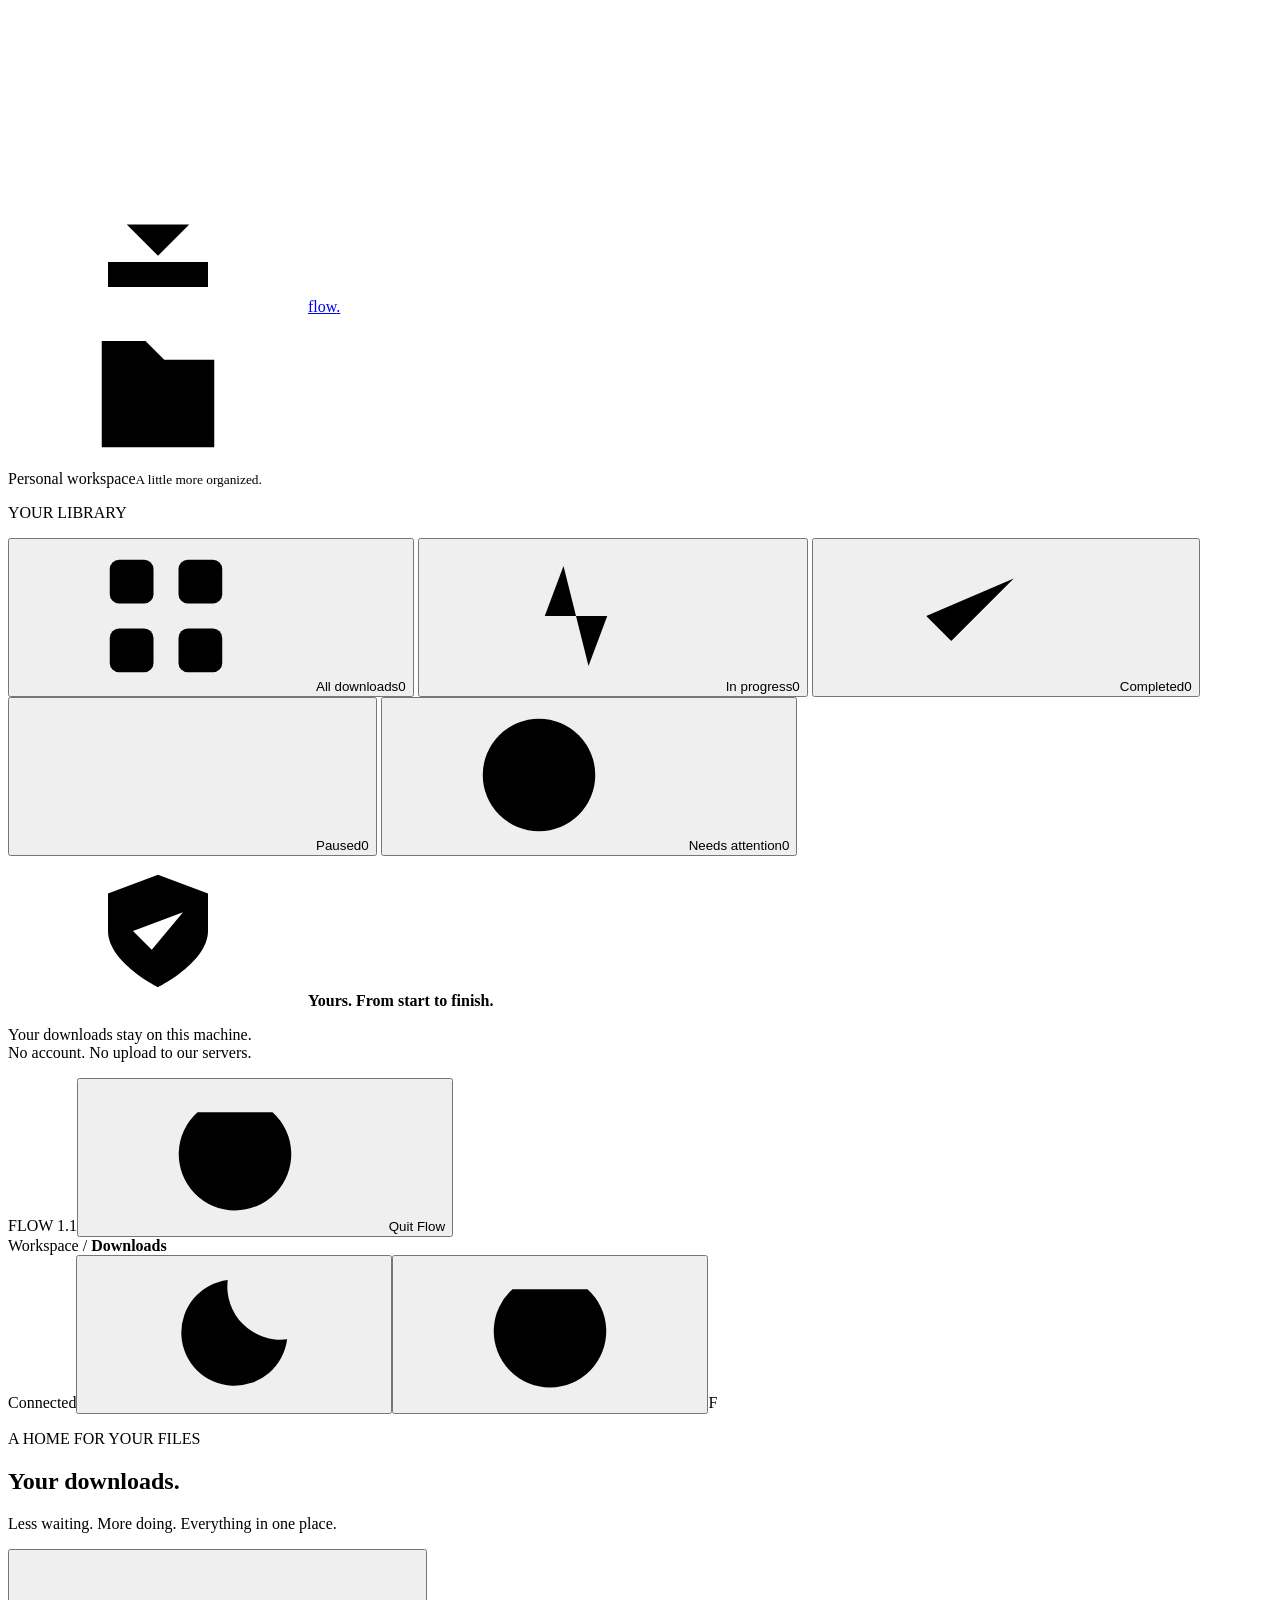
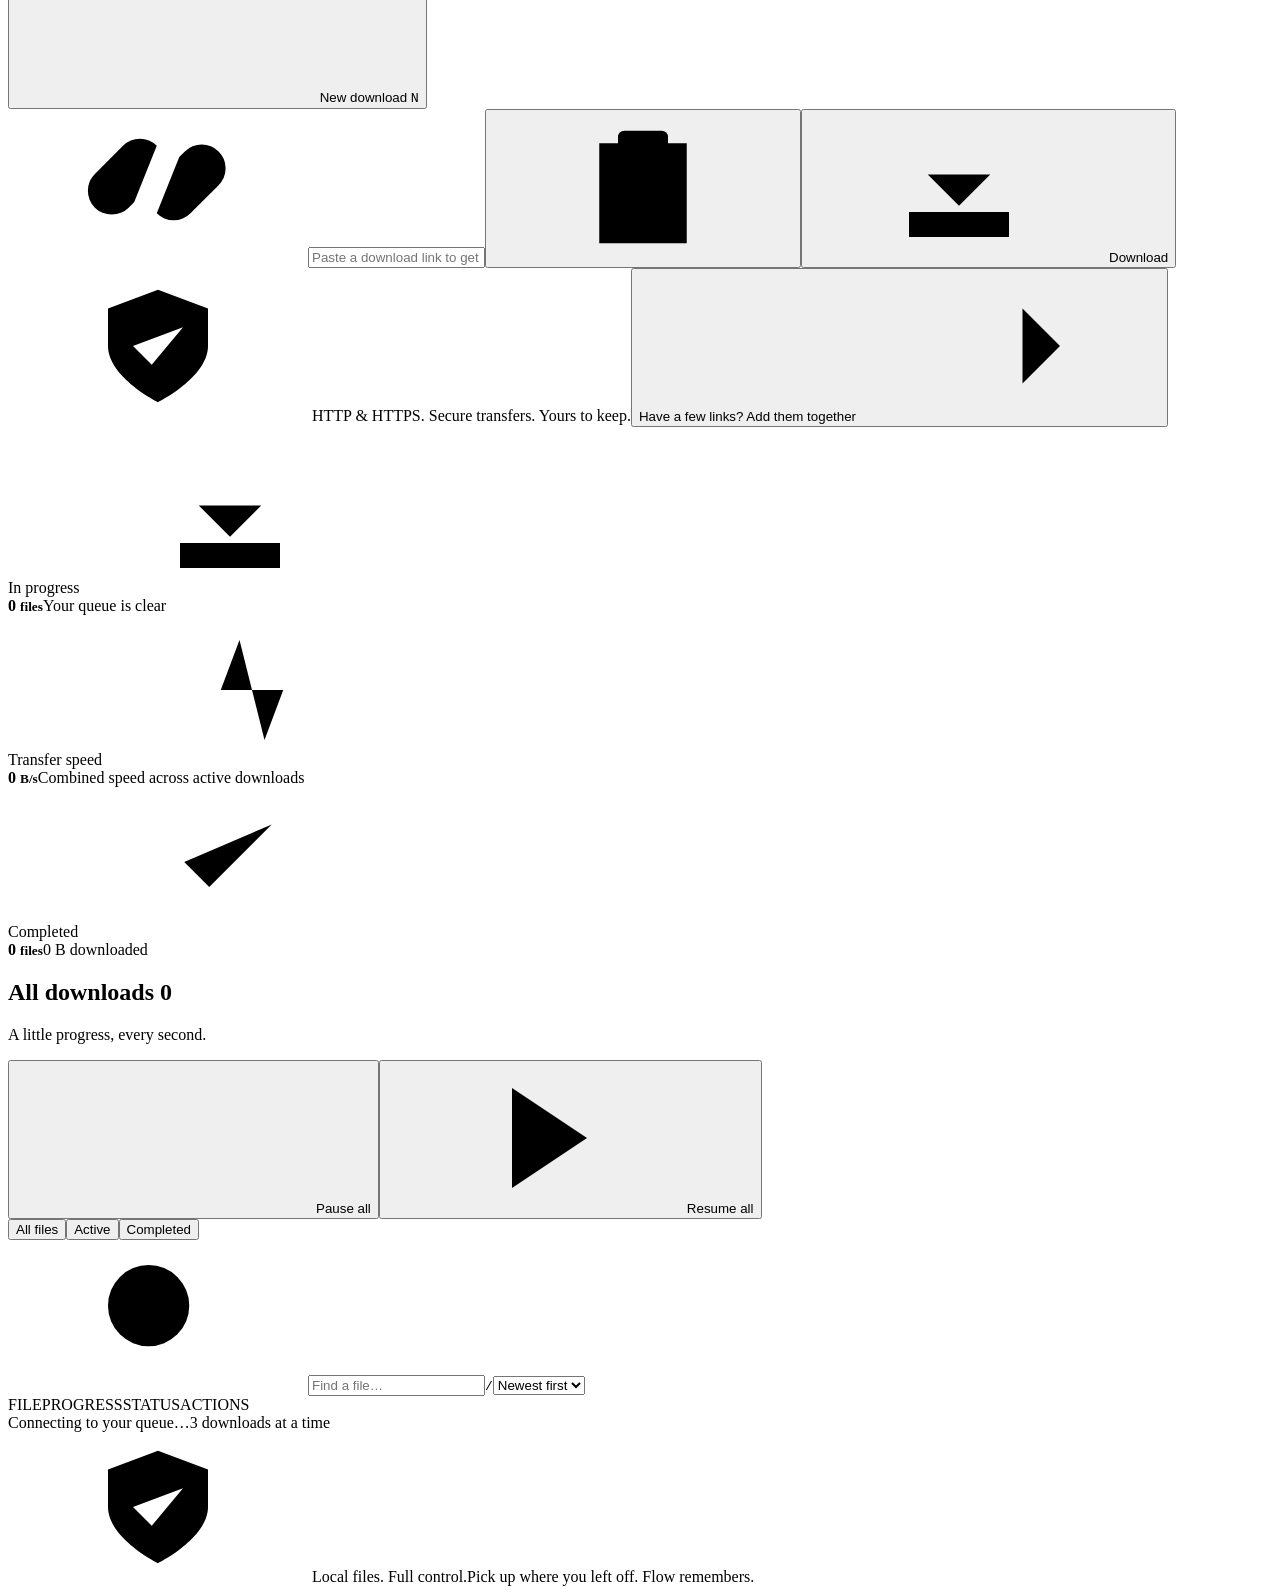
==== idm/static/index.html @ bbc15b45 "Build Flow 1.1 download manager and Windows installer" ====
<!doctype html>
<html lang="en">
<head>
  <meta charset="utf-8">
  <meta name="viewport" content="width=device-width, initial-scale=1">
  <meta name="color-scheme" content="light dark">
  <meta name="theme-color" content="#087f5b">
  <title>Flow — Download Manager</title>
  <link rel="icon" href="/flow.svg" type="image/svg+xml">
  <link rel="stylesheet" href="/style.css">
  <script src="/app.js" defer></script>
</head>
<body>
  <svg class="icon-library" xmlns="http://www.w3.org/2000/svg" aria-hidden="true"><defs>
    <symbol id="i-download" viewBox="0 0 24 24"><path d="M12 3v12m-5-5 5 5 5-5M4 16v4h16v-4"/></symbol>
    <symbol id="i-grid" viewBox="0 0 24 24"><rect x="3" y="3" width="7" height="7" rx="1.5"/><rect x="14" y="3" width="7" height="7" rx="1.5"/><rect x="3" y="14" width="7" height="7" rx="1.5"/><rect x="14" y="14" width="7" height="7" rx="1.5"/></symbol>
    <symbol id="i-activity" viewBox="0 0 24 24"><path d="M3 12h4l3-8 4 16 3-8h4"/></symbol>
    <symbol id="i-check" viewBox="0 0 24 24"><path d="m5 12 4 4L19 6"/></symbol>
    <symbol id="i-pause" viewBox="0 0 24 24"><path d="M8 5v14M16 5v14"/></symbol>
    <symbol id="i-alert" viewBox="0 0 24 24"><circle cx="12" cy="12" r="9"/><path d="M12 7v6m0 4h.01"/></symbol>
    <symbol id="i-plus" viewBox="0 0 24 24"><path d="M12 5v14M5 12h14"/></symbol>
    <symbol id="i-search" viewBox="0 0 24 24"><circle cx="10.5" cy="10.5" r="6.5"/><path d="m16 16 5 5"/></symbol>
    <symbol id="i-theme" viewBox="0 0 24 24"><path d="M20.5 13a8.5 8.5 0 0 1-9.5-9.5A8.5 8.5 0 1 0 20.5 13Z"/></symbol>
    <symbol id="i-link" viewBox="0 0 24 24"><path d="m10 14 4-4M8 16l-1 1a4.2 4.2 0 0 1-6-6l5-5a4.2 4.2 0 0 1 6 0m0 12a4.2 4.2 0 0 0 6 0l5-5a4.2 4.2 0 0 0-6-6l-1 1" transform="translate(1 0) scale(.9)"/></symbol>
    <symbol id="i-clipboard" viewBox="0 0 24 24"><rect x="8" y="3" width="8" height="4" rx="1"/><path d="M8 5H5v16h14V5h-3"/></symbol>
    <symbol id="i-close" viewBox="0 0 24 24"><path d="m6 6 12 12M18 6 6 18"/></symbol>
    <symbol id="i-trash" viewBox="0 0 24 24"><path d="M4 6h16M9 6V3h6v3M6 6l1 15h10l1-15M10 10v7m4-7v7"/></symbol>
    <symbol id="i-copy" viewBox="0 0 24 24"><rect x="8" y="8" width="12" height="13" rx="2"/><path d="M16 8V3H3v13h5"/></symbol>
    <symbol id="i-play" viewBox="0 0 24 24"><path d="m8 4 12 8-12 8Z"/></symbol>
    <symbol id="i-retry" viewBox="0 0 24 24"><path d="M3 10a9 9 0 1 1 2 8M3 3v7h7"/></symbol>
    <symbol id="i-file" viewBox="0 0 24 24"><path d="M14 3H5v18h14V8Zm0 0v5h5M8 13h8m-8 4h5"/></symbol>
    <symbol id="i-archive" viewBox="0 0 24 24"><path d="M4 9h16v12H4ZM3 3h18v6H3Zm6 10h6"/></symbol>
    <symbol id="i-image" viewBox="0 0 24 24"><rect x="3" y="3" width="18" height="18" rx="2"/><circle cx="8" cy="8" r="1"/><path d="m3 17 5-5 4 4 4-6 5 7"/></symbol>
    <symbol id="i-video" viewBox="0 0 24 24"><rect x="3" y="5" width="18" height="14" rx="2"/><path d="m10 9 5 3-5 3Z"/></symbol>
    <symbol id="i-power" viewBox="0 0 24 24"><path d="M12 2v10M6 5a9 9 0 1 0 12 0"/></symbol>
    <symbol id="i-shield" viewBox="0 0 24 24"><path d="m12 3 8 3v6c0 5-8 9-8 9s-8-4-8-9V6Zm-4 9 3 3 5-6"/></symbol>
    <symbol id="i-folder" viewBox="0 0 24 24"><path d="M3 7V4h7l3 3h8v14H3Z"/></symbol>
    <symbol id="i-arrow" viewBox="0 0 24 24"><path d="M4 12h16m-6-6 6 6-6 6"/></symbol>
  </defs></svg>
  <aside class="sidebar">
    <a class="brand" href="/" aria-label="Flow home"><span class="brand-icon"><svg class="icon"><use href="#i-download"/></svg></span><span class="brand-word">flow<span>.</span></span></a>
    <div class="workspace"><span class="workspace-icon"><svg class="icon"><use href="#i-folder"/></svg></span><div>Personal workspace<small>A little more organized.</small></div></div>
    <p class="eyebrow nav-label">YOUR LIBRARY</p>
    <nav aria-label="Download filters">
      <button class="nav-item selected" data-filter="all" aria-label="All downloads" aria-current="page"><svg class="icon"><use href="#i-grid"/></svg><span>All downloads</span><span id="count-all" class="count">0</span></button>
      <button class="nav-item" data-filter="active" aria-label="In progress"><svg class="icon"><use href="#i-activity"/></svg><span>In progress</span><span id="count-active" class="count">0</span></button>
      <button class="nav-item" data-filter="completed" aria-label="Completed"><svg class="icon"><use href="#i-check"/></svg><span>Completed</span><span id="count-completed" class="count">0</span></button>
      <button class="nav-item" data-filter="paused" aria-label="Paused"><svg class="icon"><use href="#i-pause"/></svg><span>Paused</span><span id="count-paused" class="count">0</span></button>
      <button class="nav-item" data-filter="failed" aria-label="Needs attention"><svg class="icon"><use href="#i-alert"/></svg><span>Needs attention</span><span id="count-failed" class="count">0</span></button>
    </nav>
    <div class="sidebar-bottom"><div class="privacy-card"><svg class="icon"><use href="#i-shield"/></svg><strong>Yours. From start to finish.</strong><p>Your downloads stay on this machine.<br>No account. No upload to our servers.</p></div><div class="sidebar-foot"><span class="version">FLOW 1.1</span><button id="quit" class="quiet-button" title="Quit Flow"><svg class="icon"><use href="#i-power"/></svg> Quit Flow</button></div></div>
  </aside>
  <div class="app-shell">
    <header class="topbar"><span class="breadcrumb">Workspace <span>/</span> <strong>Downloads</strong></span><div class="topbar-actions"><span id="connection" role="status"><span class="status-dot"></span> Connected</span><span class="topbar-divider"></span><button id="theme" class="icon-button" title="Switch color theme" aria-label="Switch color theme"><svg class="icon"><use href="#i-theme"/></svg></button><button id="quit-top" class="icon-button" title="Quit Flow" aria-label="Quit Flow"><svg class="icon"><use href="#i-power"/></svg></button><span class="avatar" aria-label="Personal workspace">F</span></div></header>
    <main>
      <section class="page-heading"><div><p class="eyebrow">A HOME FOR YOUR FILES</p><h1>Your downloads<span>.</span></h1><p class="muted">Less waiting. More doing. Everything in one place.</p></div><button class="button primary" data-open-add><svg class="icon"><use href="#i-plus"/></svg> New download <kbd>N</kbd></button></section>
      <section class="quick-add-section" aria-label="Quick download"><form id="quick-add" class="quick-add"><span class="link-icon"><svg class="icon"><use href="#i-link"/></svg></span><input id="quick-url" type="url" required autocomplete="off" aria-label="Download URL" placeholder="Paste a download link to get started…"><button id="paste-url" class="icon-button" type="button" title="Paste link from clipboard" aria-label="Paste link from clipboard"><svg class="icon"><use href="#i-clipboard"/></svg></button><button id="quick-submit" aria-label="Download link" class="button primary" type="submit"><svg class="icon"><use href="#i-download"/></svg><span>Download</span></button></form><div class="quick-hint"><span><svg class="icon"><use href="#i-shield"/></svg> HTTP & HTTPS. Secure transfers. Yours to keep.</span><button class="text-button" data-open-add>Have a few links? Add them together <svg class="icon" aria-hidden="true"><use href="#i-arrow"/></svg></button></div><p id="quick-error" class="error-text" role="alert"></p></section>
      <section class="stats" aria-label="Download statistics">
        <article class="stat"><div class="stat-top"><span class="stat-label">In progress</span><span class="stat-icon mint"><svg class="icon"><use href="#i-download"/></svg></span></div><strong id="stat-active">0 <small>files</small></strong><span class="stat-foot" id="stat-queue">Your queue is clear</span></article>
        <article class="stat"><div class="stat-top"><span class="stat-label">Transfer speed</span><span class="stat-icon blue"><svg class="icon"><use href="#i-activity"/></svg></span></div><strong id="stat-speed">0 <small>B/s</small></strong><span class="stat-foot">Combined speed across active downloads</span></article>
        <article class="stat"><div class="stat-top"><span class="stat-label">Completed</span><span class="stat-icon violet"><svg class="icon"><use href="#i-check"/></svg></span></div><strong id="stat-completed">0 <small>files</small></strong><span class="stat-foot" id="stat-size">0 B downloaded</span></article>
      </section>
      <section class="downloads-panel" aria-labelledby="list-heading">
        <div class="panel-header"><div><h2 id="list-heading">All downloads <span id="list-count">0</span></h2><p class="muted" id="list-description">A little progress, every second.</p></div><div class="queue-actions"><button id="pause-all" aria-label="Pause all" class="button secondary"><svg class="icon"><use href="#i-pause"/></svg><span>Pause all</span></button><button id="resume-all" aria-label="Resume all" class="button secondary"><svg class="icon"><use href="#i-play"/></svg><span>Resume all</span></button></div></div>
        <div class="list-toolbar"><div class="tabs" aria-label="Quick filters"><button class="tab selected" data-filter="all">All files</button><button class="tab" data-filter="active">Active</button><button class="tab" data-filter="completed">Completed</button></div><div class="list-tools"><label class="search"><svg class="icon"><use href="#i-search"/></svg><input id="search" type="search" placeholder="Find a file…" aria-label="Search downloads"><kbd>/</kbd></label><select id="sort" aria-label="Sort downloads"><option value="recent">Newest first</option><option value="oldest">Oldest first</option><option value="name">File name</option><option value="size">Largest first</option></select></div></div>
        <div class="column-labels"><span>FILE</span><span>PROGRESS</span><span>STATUS</span><span class="align-right">ACTIONS</span></div>
        <div id="download-list" aria-label="Downloads"></div>
        <div id="empty" class="empty-state" hidden><div class="empty-illustration" aria-hidden="true"><span class="empty-file back"><svg class="icon"><use href="#i-file"/></svg></span><span class="empty-file front"><svg class="icon"><use href="#i-download"/></svg></span><i class="empty-spark one"></i><i class="empty-spark two"></i></div><h3>A clear queue. A fresh start.</h3><p>That file you need is just a link away.<br>Paste it above, or add a few downloads at once.</p><button class="button secondary" data-open-add><svg class="icon"><use href="#i-plus"/></svg><span>Add your first download</span></button></div>
        <div class="panel-footer"><span id="showing">Connecting to your queue…</span><span class="worker-info"><span class="status-dot"></span><span id="worker-count">3</span> downloads at a time</span></div>
      </section>
      <footer class="page-footer"><span><svg class="icon"><use href="#i-shield"/></svg> Local files. Full control.</span><span>Pick up where you left off. Flow remembers.</span></footer>
    </main>
  </div>
  <dialog id="add-dialog" aria-labelledby="dialog-title"><form id="add-form"><div class="dialog-heading"><span class="dialog-icon mint"><svg class="icon"><use href="#i-link"/></svg></span><button class="icon-button" type="button" id="close-dialog" aria-label="Close dialog"><svg class="icon"><use href="#i-close"/></svg></button></div><p class="eyebrow">MAKE ROOM FOR SOMETHING GOOD</p><h2 id="dialog-title">Add to your queue.</h2><p class="muted">One link or a whole list. We’ll keep things moving.</p><label class="field-label" for="urls">Download links <span>One per line · up to 50</span></label><textarea id="urls" name="urls" rows="5" placeholder="https://example.com/your-file.zip" required spellcheck="false"></textarea><p class="field-note"><svg class="icon"><use href="#i-shield"/></svg> Files with the same name are kept separately.</p><p id="form-error" class="error-text" role="alert"></p><div class="dialog-footer"><button class="button secondary" type="button" id="cancel-dialog">Cancel</button><button class="button primary" id="add-submit" type="submit"><svg class="icon"><use href="#i-download"/></svg> Start downloading</button></div></form></dialog>
  <dialog id="confirm-dialog" aria-labelledby="confirm-title"><form id="confirm-form"><div class="dialog-heading"><span class="dialog-icon rose"><svg class="icon"><use href="#i-trash"/></svg></span><button type="button" class="icon-button" data-close-confirm aria-label="Close confirmation"><svg class="icon"><use href="#i-close"/></svg></button></div><h2 id="confirm-title">Remove download?</h2><p id="confirm-description" class="muted"></p><div class="dialog-footer"><button class="button secondary" type="button" data-close-confirm>Keep it</button><button id="confirm-submit" type="submit" class="button danger">Remove download</button></div></form></dialog>
  <div id="toast" role="status" hidden></div>
  <template id="download-template"><article class="download-row"><div class="file-info"><span class="file-icon"><svg class="icon"><use href="#i-file"/></svg><small class="file-extension"></small></span><div class="file-details"><strong class="file-name"></strong><span class="file-source"></span><span class="file-error"></span></div></div><div class="progress-cell"><div class="progress-meta"><span class="file-size"></span><span class="file-percent"></span></div><div class="progress-track" role="progressbar" aria-valuemin="0" aria-valuemax="100"><span class="progress-fill"></span></div><span class="file-speed"></span></div><div class="status-cell"><span class="state-pill"></span></div><div class="row-actions"></div></article></template>
</body>
</html>
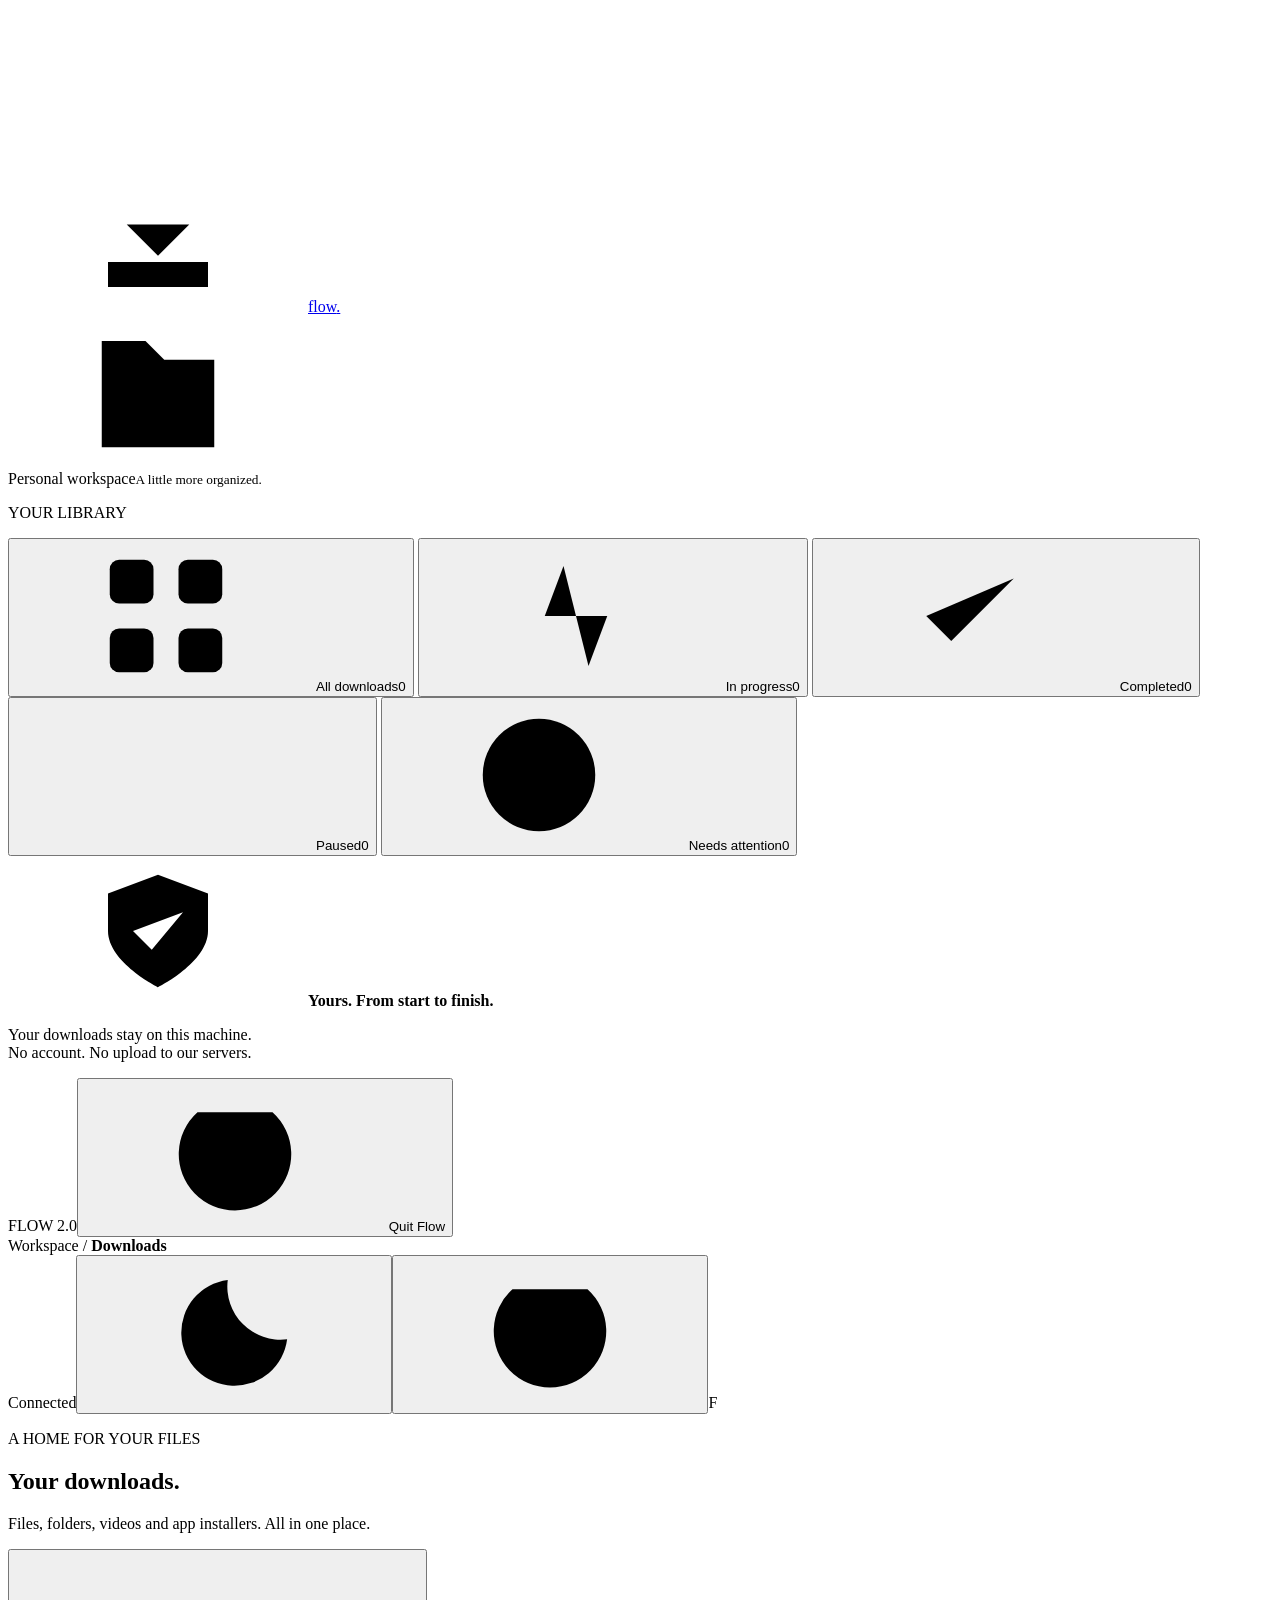
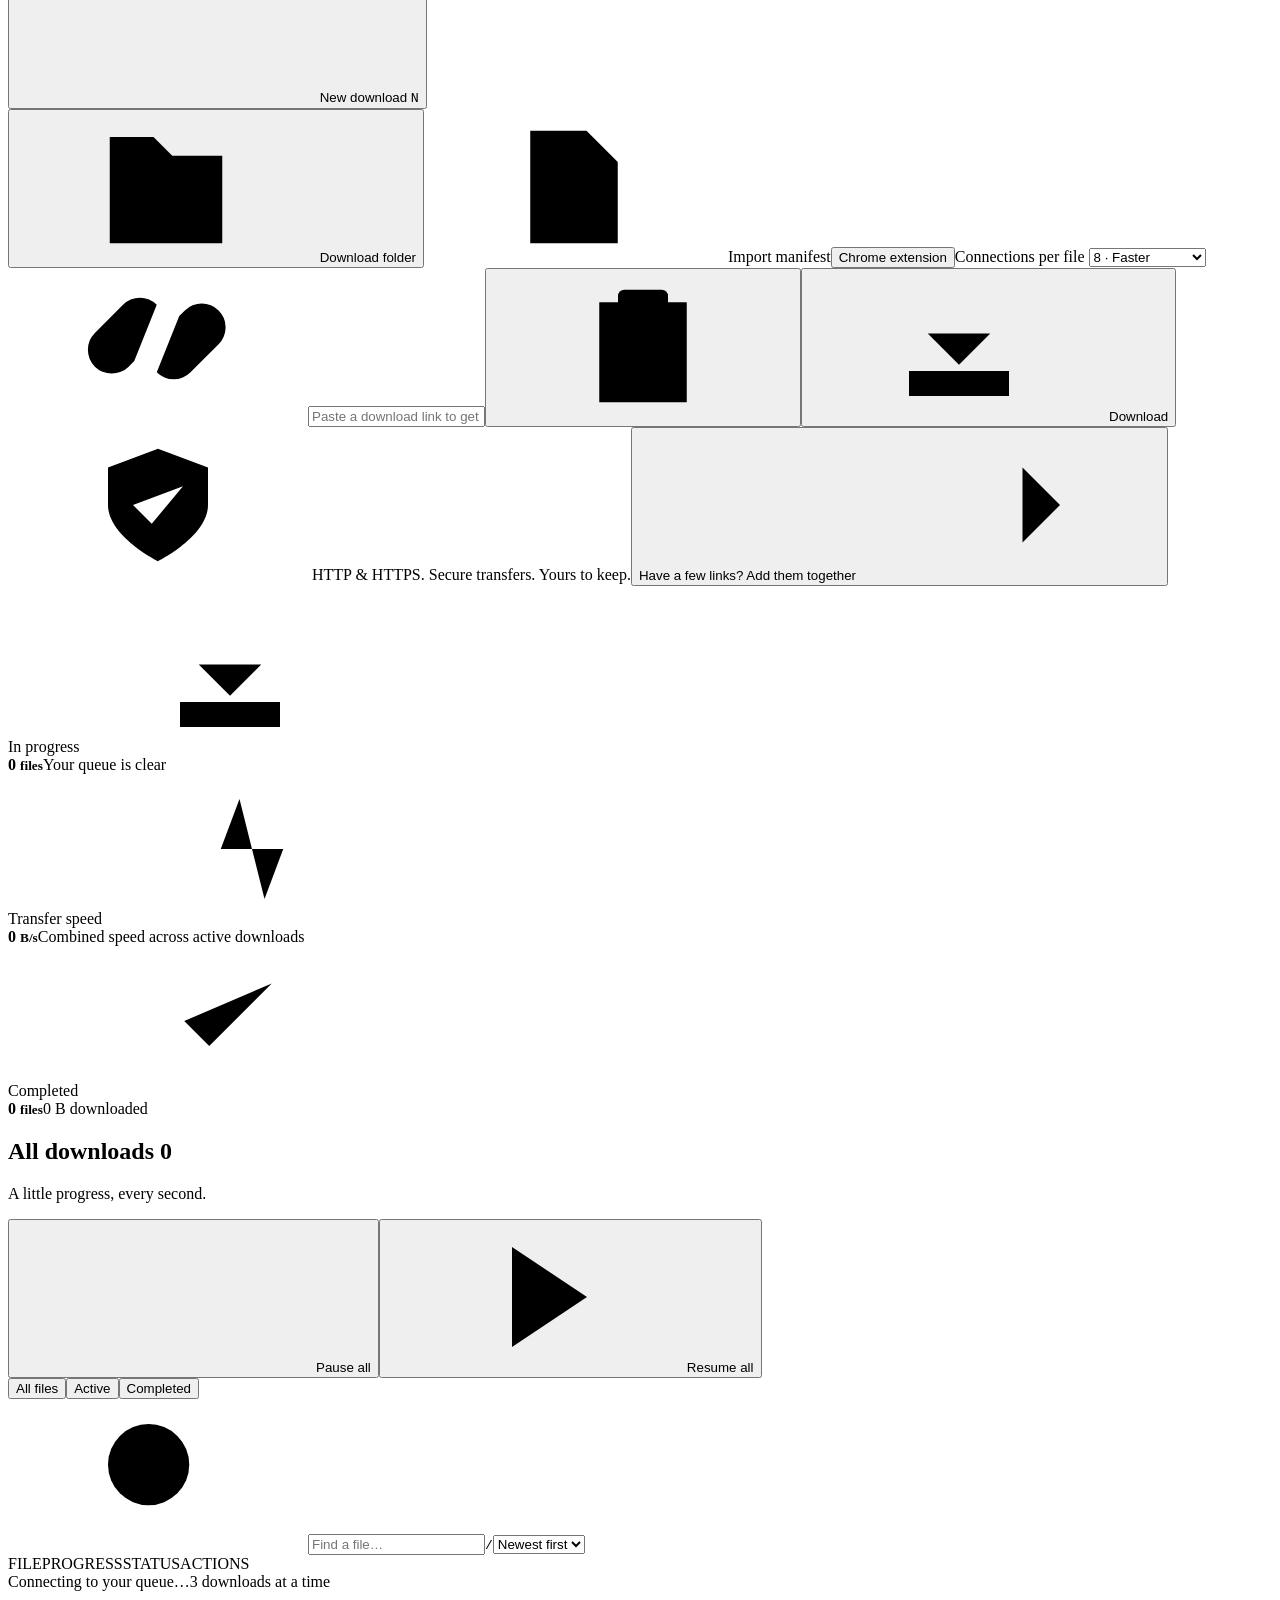
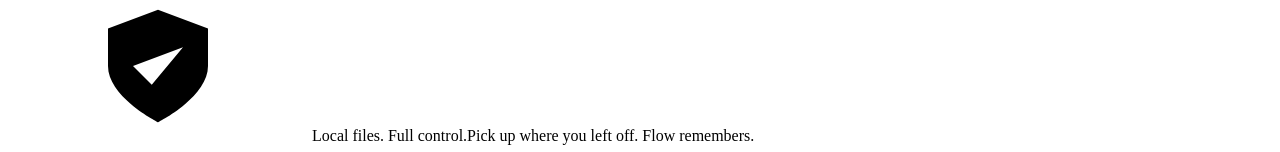
==== commit 90b7d18e: "Add segmented transfers, folder downloads, and Chrome integration" ====
--- a/idm/static/index.html
+++ b/idm/static/index.html
@@ -48,12 +48,13 @@
       <button class="nav-item" data-filter="paused" aria-label="Paused"><svg class="icon"><use href="#i-pause"/></svg><span>Paused</span><span id="count-paused" class="count">0</span></button>
       <button class="nav-item" data-filter="failed" aria-label="Needs attention"><svg class="icon"><use href="#i-alert"/></svg><span>Needs attention</span><span id="count-failed" class="count">0</span></button>
     </nav>
-    <div class="sidebar-bottom"><div class="privacy-card"><svg class="icon"><use href="#i-shield"/></svg><strong>Yours. From start to finish.</strong><p>Your downloads stay on this machine.<br>No account. No upload to our servers.</p></div><div class="sidebar-foot"><span class="version">FLOW 1.1</span><button id="quit" class="quiet-button" title="Quit Flow"><svg class="icon"><use href="#i-power"/></svg> Quit Flow</button></div></div>
+    <div class="sidebar-bottom"><div class="privacy-card"><svg class="icon"><use href="#i-shield"/></svg><strong>Yours. From start to finish.</strong><p>Your downloads stay on this machine.<br>No account. No upload to our servers.</p></div><div class="sidebar-foot"><span class="version">FLOW 2.0</span><button id="quit" class="quiet-button" title="Quit Flow"><svg class="icon"><use href="#i-power"/></svg> Quit Flow</button></div></div>
   </aside>
   <div class="app-shell">
     <header class="topbar"><span class="breadcrumb">Workspace <span>/</span> <strong>Downloads</strong></span><div class="topbar-actions"><span id="connection" role="status"><span class="status-dot"></span> Connected</span><span class="topbar-divider"></span><button id="theme" class="icon-button" title="Switch color theme" aria-label="Switch color theme"><svg class="icon"><use href="#i-theme"/></svg></button><button id="quit-top" class="icon-button" title="Quit Flow" aria-label="Quit Flow"><svg class="icon"><use href="#i-power"/></svg></button><span class="avatar" aria-label="Personal workspace">F</span></div></header>
     <main>
-      <section class="page-heading"><div><p class="eyebrow">A HOME FOR YOUR FILES</p><h1>Your downloads<span>.</span></h1><p class="muted">Less waiting. More doing. Everything in one place.</p></div><button class="button primary" data-open-add><svg class="icon"><use href="#i-plus"/></svg> New download <kbd>N</kbd></button></section>
+      <section class="page-heading"><div><p class="eyebrow">A HOME FOR YOUR FILES</p><h1>Your downloads<span>.</span></h1><p class="muted">Files, folders, videos and app installers. All in one place.</p></div><button class="button primary" data-open-add><svg class="icon"><use href="#i-plus"/></svg> New download <kbd>N</kbd></button></section>
+      <div class="feature-actions"><button id="open-folder" class="button secondary"><svg class="icon"><use href="#i-folder"/></svg> Download folder</button><label class="button secondary manifest-button" for="manifest-file"><svg class="icon"><use href="#i-file"/></svg> Import manifest<input id="manifest-file" type="file" accept="application/json,.json" hidden></label><button id="open-chrome" class="button secondary">Chrome extension</button><label class="speed-control" for="connections">Connections per file <select id="connections"><option value="1">1 · Compatibility</option><option value="2">2</option><option value="4">4 · Balanced</option><option value="8" selected>8 · Faster</option><option value="16">16 · Maximum</option></select></label></div>
       <section class="quick-add-section" aria-label="Quick download"><form id="quick-add" class="quick-add"><span class="link-icon"><svg class="icon"><use href="#i-link"/></svg></span><input id="quick-url" type="url" required autocomplete="off" aria-label="Download URL" placeholder="Paste a download link to get started…"><button id="paste-url" class="icon-button" type="button" title="Paste link from clipboard" aria-label="Paste link from clipboard"><svg class="icon"><use href="#i-clipboard"/></svg></button><button id="quick-submit" aria-label="Download link" class="button primary" type="submit"><svg class="icon"><use href="#i-download"/></svg><span>Download</span></button></form><div class="quick-hint"><span><svg class="icon"><use href="#i-shield"/></svg> HTTP & HTTPS. Secure transfers. Yours to keep.</span><button class="text-button" data-open-add>Have a few links? Add them together <svg class="icon" aria-hidden="true"><use href="#i-arrow"/></svg></button></div><p id="quick-error" class="error-text" role="alert"></p></section>
       <section class="stats" aria-label="Download statistics">
         <article class="stat"><div class="stat-top"><span class="stat-label">In progress</span><span class="stat-icon mint"><svg class="icon"><use href="#i-download"/></svg></span></div><strong id="stat-active">0 <small>files</small></strong><span class="stat-foot" id="stat-queue">Your queue is clear</span></article>
@@ -73,6 +74,8 @@
   </div>
   <dialog id="add-dialog" aria-labelledby="dialog-title"><form id="add-form"><div class="dialog-heading"><span class="dialog-icon mint"><svg class="icon"><use href="#i-link"/></svg></span><button class="icon-button" type="button" id="close-dialog" aria-label="Close dialog"><svg class="icon"><use href="#i-close"/></svg></button></div><p class="eyebrow">MAKE ROOM FOR SOMETHING GOOD</p><h2 id="dialog-title">Add to your queue.</h2><p class="muted">One link or a whole list. We’ll keep things moving.</p><label class="field-label" for="urls">Download links <span>One per line · up to 50</span></label><textarea id="urls" name="urls" rows="5" placeholder="https://example.com/your-file.zip" required spellcheck="false"></textarea><p class="field-note"><svg class="icon"><use href="#i-shield"/></svg> Files with the same name are kept separately.</p><p id="form-error" class="error-text" role="alert"></p><div class="dialog-footer"><button class="button secondary" type="button" id="cancel-dialog">Cancel</button><button class="button primary" id="add-submit" type="submit"><svg class="icon"><use href="#i-download"/></svg> Start downloading</button></div></form></dialog>
   <dialog id="confirm-dialog" aria-labelledby="confirm-title"><form id="confirm-form"><div class="dialog-heading"><span class="dialog-icon rose"><svg class="icon"><use href="#i-trash"/></svg></span><button type="button" class="icon-button" data-close-confirm aria-label="Close confirmation"><svg class="icon"><use href="#i-close"/></svg></button></div><h2 id="confirm-title">Remove download?</h2><p id="confirm-description" class="muted"></p><div class="dialog-footer"><button class="button secondary" type="button" data-close-confirm>Keep it</button><button id="confirm-submit" type="submit" class="button danger">Remove download</button></div></form></dialog>
+  <dialog id="folder-dialog" aria-labelledby="folder-title"><form id="folder-form"><div class="dialog-heading"><span class="dialog-icon mint"><svg class="icon"><use href="#i-folder"/></svg></span><button type="button" class="icon-button" data-close-folder aria-label="Close folder dialog"><svg class="icon"><use href="#i-close"/></svg></button></div><h2 id="folder-title">Download a folder.</h2><p class="muted">Use a public HTTP(S) directory listing. Nested paths are preserved. For private cloud folders, use the provider’s ZIP download or import a URL manifest.</p><label class="field-label" for="folder-url">Folder URL</label><input id="folder-url" type="url" required placeholder="https://example.com/files/" class="folder-input"><div id="folder-preview" hidden><strong id="folder-summary"></strong><ul id="folder-files"></ul></div><p id="folder-error" role="alert" class="error-text"></p><div class="dialog-footer"><button type="button" class="button secondary" data-close-folder>Cancel</button><button id="folder-submit" type="submit" class="button primary">Preview files</button></div></form></dialog>
+  <dialog id="chrome-dialog" aria-labelledby="chrome-title"><div class="dialog-heading"><span class="dialog-icon mint"><svg class="icon"><use href="#i-link"/></svg></span><button id="close-chrome" type="button" class="icon-button" aria-label="Close Chrome setup"><svg class="icon"><use href="#i-close"/></svg></button></div><h2 id="chrome-title">Flow, right in Chrome.</h2><ol class="setup-steps"><li>Install the Windows update and restart Chrome.</li><li>Open <code>chrome://extensions</code> and switch on <strong>Developer mode</strong>.</li><li>Choose <strong>Load unpacked</strong>, then select:<br><code>%LOCALAPPDATA%\Programs\Flow\2.0.0\ChromeExtension</code></li><li>Pin Flow to your toolbar. The popup should show “bridge is ready”.</li><li>Right-click a file link → <strong>Download link with Flow</strong>.</li></ol><p class="muted">Automatic download handoff is optional. Direct files of any type work; login-protected downloads and DRM media may need Chrome. No Wi-Fi bonding or guaranteed speed multiplier is claimed.</p></dialog>
   <div id="toast" role="status" hidden></div>
   <template id="download-template"><article class="download-row"><div class="file-info"><span class="file-icon"><svg class="icon"><use href="#i-file"/></svg><small class="file-extension"></small></span><div class="file-details"><strong class="file-name"></strong><span class="file-source"></span><span class="file-error"></span></div></div><div class="progress-cell"><div class="progress-meta"><span class="file-size"></span><span class="file-percent"></span></div><div class="progress-track" role="progressbar" aria-valuemin="0" aria-valuemax="100"><span class="progress-fill"></span></div><span class="file-speed"></span></div><div class="status-cell"><span class="state-pill"></span></div><div class="row-actions"></div></article></template>
 </body>
